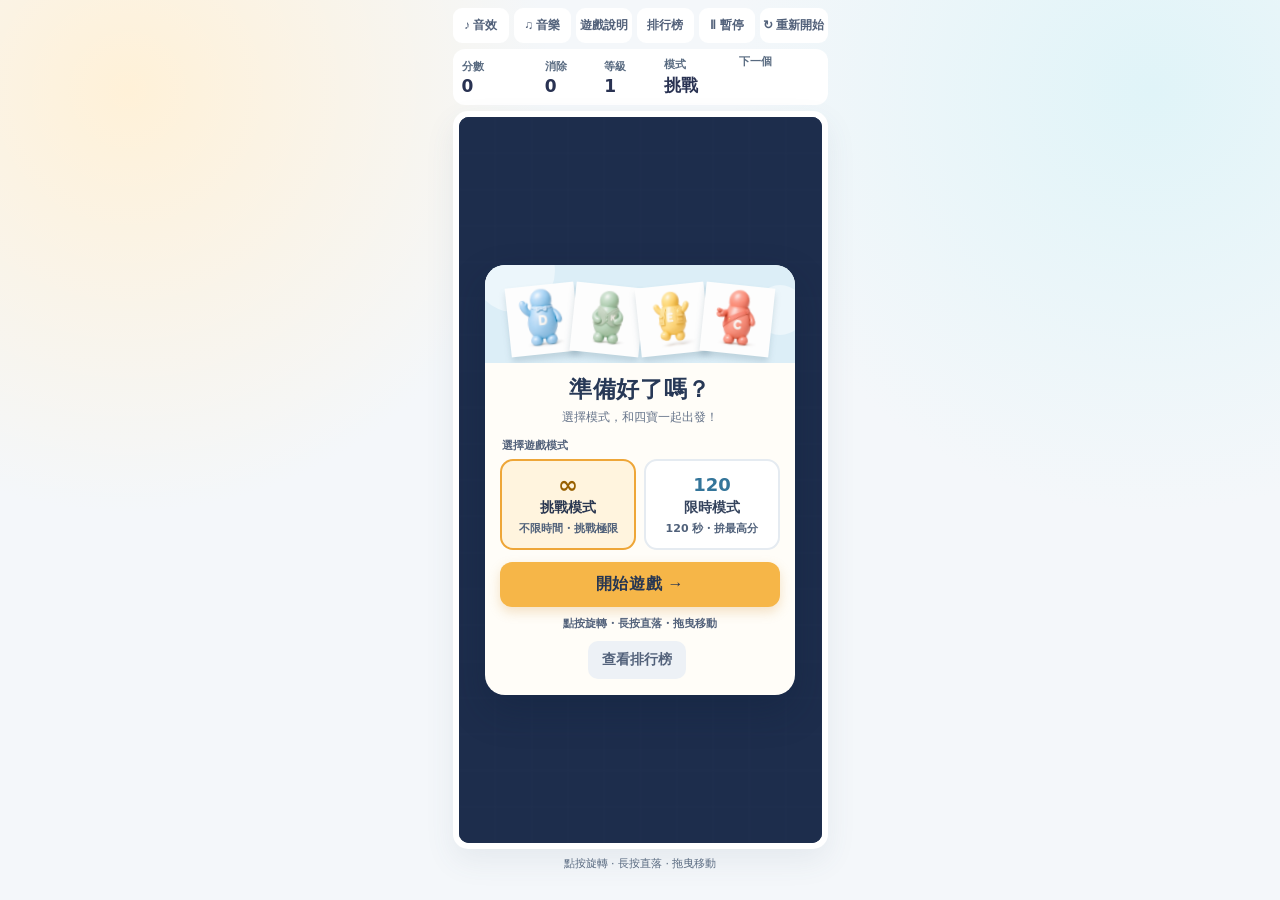
==== index.html @ c5c39c0f "Add leaderboard buttons on game screens" ====
<!doctype html><html lang="zh-Hant"><head><meta charset="utf-8"><meta name="viewport" content="width=device-width,initial-scale=1,viewport-fit=cover"><title>四寶方塊｜呼吸小氣球</title><link rel="stylesheet" href="style.css"></head><body>
<main class="shell"><div class="game-layout"><div class="toolbar"><button id="sound" aria-pressed="true" aria-label="音效開啟">♪ 音效</button><button id="music" aria-pressed="true" aria-label="音樂開啟">♫ 音樂</button><button id="help">遊戲說明</button><button id="ranking">排行榜</button><button id="pause">Ⅱ 暫停</button><button id="restart">↻ 重新開始</button></div><div class="scorebar"><div><small>分數</small><strong id="score">0</strong></div><div><small>消除</small><strong id="lines">0</strong></div><div><small>等級</small><strong id="level">1</strong></div><div><small>模式</small><strong id="mode-display">挑戰</strong></div><div class="next"><small>下一個</small><canvas id="next" width="120" height="100" aria-label="下一個方塊"></canvas></div></div><div class="board-wrap"><div class="board-area"><canvas id="board" width="300" height="600" aria-label="遊戲棋盤"></canvas><div id="board-timer" class="board-timer" hidden aria-label="剩餘時間"><span>剩餘</span><strong id="time">120</strong><span>秒</span></div><div id="feedback" class="feedback" aria-hidden="true"></div><div class="overlay" id="overlay"><div class="overlay-card"><div class="team" aria-label="四寶集合"><img src="character-d.png" alt="D寶"><img src="character-k.png" alt="K寶"><img src="character-e.png" alt="E寶"><img src="character-c.png" alt="C寶"></div><h2 id="overlay-title">準備好了嗎？</h2><p id="overlay-text">選擇模式，和四寶一起出發！</p><div id="setup"><fieldset class="mode-options"><legend>選擇遊戲模式</legend><label><input type="radio" name="mode" value="challenge" checked><span><i class="mode-icon" aria-hidden="true">∞</i><b>挑戰模式</b><small>不限時間・挑戰極限</small></span></label><label><input type="radio" name="mode" value="timed"><span><i class="mode-icon" aria-hidden="true">120</i><b>限時模式</b><small>120 秒・拚最高分</small></span></label></fieldset></div><form id="result-form" hidden><label for="nickname">輸入暱稱，登錄公開排行榜</label><div class="result-input"><input id="nickname" maxlength="12" placeholder="輸入暱稱"><button type="submit">登錄</button></div><p id="result-status" role="status"></p></form><button id="start" class="primary">開始遊戲 →</button><p id="start-hint" class="start-hint">點按旋轉・長按直落・拖曳移動</p><button id="overlay-ranking" class="secondary overlay-ranking" type="button">查看排行榜</button><button id="menu" class="secondary" hidden>返回選擇模式</button></div></div></div></div><p class="hint">點按旋轉 · 長按直落 · 拖曳移動</p></div></main>
<dialog id="info-dialog"><div class="dialog-head"><h2 id="dialog-title"></h2><button id="close-dialog" aria-label="關閉">✕</button></div><div id="dialog-body"></div></dialog><script src="game.js"></script></body></html>
---- style.css ----
:root{font-family:"Microsoft JhengHei",system-ui,sans-serif;color:#293252;background:#f4f7fa}*{box-sizing:border-box}body{margin:0;background:radial-gradient(circle at 10% 10%,#fff1d8,transparent 30%),radial-gradient(circle at 90% 10%,#e0f4f8,transparent 30%),#f4f7fa}.shell{padding:8px 12px;min-height:100dvh}.game-layout{width:min(100%,480px,calc((100dvh - 150px)*.5));min-width:240px;margin:auto}.toolbar{display:flex;gap:5px;margin-bottom:6px}.toolbar button{flex:1;white-space:nowrap;border:0;background:#fff;border-radius:9px;padding:9px 3px;color:#52617a;font:700 12px "Microsoft JhengHei",sans-serif;cursor:pointer}.scorebar{display:grid;grid-template-columns:1fr .7fr .7fr .9fr 1fr;align-items:center;gap:4px;background:#fff;border-radius:12px;padding:5px 9px;margin-bottom:6px}.scorebar small{display:block;color:#929eaf;font-size:10px;font-weight:bold}.scorebar strong{display:block;font-size:17px;margin-top:2px}.next canvas{display:block;width:52px;height:31px}.board-wrap{background:#fff;padding:6px;border-radius:15px;box-shadow:0 12px 30px #49587916}.board-area{position:relative;background:#273856;border-radius:10px;overflow:hidden;touch-action:none}#board{display:block;width:100%;height:auto;touch-action:none}.overlay{position:absolute;inset:0;display:grid;place-items:center;background:#1e2c49ad;padding:10px}.overlay[hidden]{display:none}.overlay-card{background:#fff;border-radius:18px;text-align:center;padding:12px 16px;width:min(100%,280px);max-height:98%;overflow:auto}.team{display:flex;justify-content:center}.team img{width:45px;height:49px;object-fit:contain;margin:0 -2px}.overlay h2{margin:4px 0;font-size:19px}.overlay p{font-size:12px;line-height:1.5;color:#8992a3;margin:5px 0 8px}#setup{text-align:left}#setup[hidden]{display:none}#setup label{display:block;font-size:11px;font-weight:bold;color:#7c889b;margin:6px 0 3px}input,select{width:100%;border:1px solid #e2e7ef;border-radius:9px;background:#fff;padding:8px;color:#293252;font:14px inherit}.primary,.secondary{border:0;border-radius:10px;padding:10px 14px;font-weight:900;font-size:14px;cursor:pointer;margin-top:8px}.primary{background:#f5b75d;color:#303454}.secondary{background:#edf1f6;color:#52617a}.hint{text-align:center;color:#8794a7;font-size:11px;margin:6px 0}dialog{border:0;border-radius:18px;padding:20px;max-width:min(90vw,420px);width:100%;max-height:80dvh;overflow:auto;color:#293252;box-shadow:0 20px 70px #1e2c4960}dialog::backdrop{background:#1e2c49aa}.dialog-head{display:flex;align-items:center;justify-content:space-between}.dialog-head h2{margin:0;font-size:20px}.dialog-head button{border:0;background:#edf1f6;border-radius:50%;width:32px;height:32px}.dialog-body,p,li{line-height:1.7}#dialog-body{font-size:14px}#dialog-body h3{font-size:15px;margin-bottom:4px}#dialog-body ol{padding-left:24px}.rank-row{display:flex;justify-content:space-between;gap:10px;border-bottom:1px solid #edf0f5;padding:7px 0}.rank-row span{overflow-wrap:anywhere}.rank-tabs{display:flex;gap:8px;margin:12px 0}.rank-tabs button{border:0;border-radius:8px;padding:7px;background:#edf1f6;color:#52617a}.rank-tabs button.active{background:#f5b75d}.gold{color:#b87c00}@media(max-height:650px){.team img{height:35px;width:35px}.overlay-card{padding:8px 12px}.overlay h2{font-size:16px}.overlay p{margin:2px 0}.primary,.secondary{padding:7px;margin-top:5px}#setup label{margin:3px 0 1px}input,select{padding:5px}}

.mode-options{border:0;padding:0;margin:6px 0;display:grid;grid-template-columns:1fr 1fr;gap:7px}.mode-options legend{font-size:11px;font-weight:bold;color:#7c889b;margin-bottom:5px}.mode-options label{position:relative;margin:0!important}.mode-options input{position:absolute;opacity:0;width:1px;height:1px}.mode-options span{display:block;text-align:center;padding:8px 3px;border:2px solid #e8edf4;border-radius:10px;color:#66748b}.mode-options input:checked+span{border-color:#efb356;background:#fff7e8;color:#303454}.mode-options input:focus-visible+span{outline:2px solid #5184c5}.mode-options b,.mode-options small{display:block}.mode-options small{font-size:10px;line-height:1.4;margin-top:3px}#result-form{text-align:left;margin-top:8px}#result-form[hidden]{display:none}#result-form label{font-size:11px;color:#7c889b;font-weight:bold}.result-input{display:flex;gap:5px;margin-top:4px}.result-input input{min-width:0;flex:1}.result-input button{border:0;border-radius:9px;background:#e7eef8;color:#52617a;padding:0 10px;font-weight:bold}#result-status{color:#9a7109}.result-input input:read-only{background:#f3f3f3}
/* 四寶遊戲入口：角色與遊戲選擇作為畫面主角 */
.overlay{background:rgba(27,43,75,.82);padding:10px}
.overlay-card{position:relative;isolation:isolate;width:min(100%,310px);padding:0 15px 16px;border-radius:20px;background:#fffdf8;box-shadow:0 16px 36px rgba(14,30,57,.3);overflow:auto}
.team{position:relative;display:flex;align-items:flex-end;justify-content:center;height:98px;margin:0 -15px 12px;padding:7px 7px 0;background:#dceef7;overflow:hidden}
.team:before,.team:after{content:"";position:absolute;width:82px;height:82px;border-radius:50%;background:#ffffff70;top:-35px;left:-12px}.team:after{left:auto;right:-10px;top:20px;width:50px;height:50px}
.team img{position:relative;z-index:1;object-fit:contain;width:25%;max-width:69px;height:88px;margin:0 -2px;filter:drop-shadow(0 5px 3px #345c7030)}
.team img:nth-child(odd){transform:rotate(-6deg)}.team img:nth-child(even){transform:rotate(6deg)}
.overlay h2{margin:0;color:#273856;font-size:23px;line-height:1.25;font-weight:900;letter-spacing:.03em}
.overlay p{margin:5px 0 12px;color:#66748a;font-size:12px;line-height:1.45}
.mode-options{gap:8px;margin:4px 0 2px}.mode-options legend{color:#53627b;font-size:11px;margin-bottom:6px}.mode-options label{cursor:pointer}.mode-options span{min-height:91px;display:flex;flex-direction:column;align-items:center;justify-content:center;gap:2px;padding:7px 2px;border:2px solid #e5ebf1;border-radius:13px;background:white;color:#34435d;transition:transform .15s,border-color .15s,background .15s}.mode-options label:hover span{transform:translateY(-2px)}.mode-options input:checked+span{border-color:#eea638;background:#fff4de;color:#293650}.mode-options b{font-size:14px}.mode-options small{font-size:10px;color:#60708a;line-height:1.3}.mode-icon{font-style:normal;font-size:24px;line-height:1;font-weight:900;color:#e7a43c}.mode-options label:nth-of-type(2) .mode-icon{font-size:18px;line-height:24px;color:#61a8ce}
.primary{display:block;width:100%;min-height:45px;margin:12px 0 0;background:#f6b648;color:#263652;border-radius:12px;font-size:16px;letter-spacing:.04em;box-shadow:0 5px 12px #d7983a45;transition:transform .15s,background .15s}.primary:hover{background:#ffc763;transform:translateY(-2px)}.primary:active{transform:translateY(1px)}.secondary{margin-top:8px}.overlay-card button:focus-visible,.toolbar button:focus-visible{outline:3px solid #568cc1;outline-offset:2px}
@media(max-height:700px){.team{height:70px;margin-bottom:7px}.team img{height:65px}.overlay h2{font-size:19px}.overlay p{margin:3px 0 6px}.mode-options span{min-height:73px}.mode-options b{font-size:12px}.mode-icon{font-size:20px}.primary{min-height:38px;margin-top:8px;padding:7px}}
@media(max-height:550px){.team{height:49px}.team img{height:46px}.mode-options span{min-height:59px}.mode-options small{font-size:9px}.overlay-card{padding-bottom:9px}.overlay h2{font-size:16px}}
@media(prefers-reduced-motion:reduce){.primary,.mode-options span{transition:none}}
.scorebar small{color:#586a80;font-size:11px}.hint{color:#596a80}.mode-options small{font-size:11px;color:#50617a}.mode-options label:nth-of-type(2) .mode-icon{color:#34759a}.mode-options .mode-icon{color:#986000}@media(max-height:550px){.mode-options small{font-size:11px}}
/* 進場與操作回饋 */
.toolbar button,.scorebar,.board-wrap,.hint{animation:ui-arrive .6s cubic-bezier(.2,.8,.2,1) both}.scorebar{animation-delay:.08s}.board-wrap{animation-delay:.14s}.hint{animation-delay:.2s}.toolbar button:nth-child(2){animation-delay:.04s}.toolbar button:nth-child(3){animation-delay:.08s}.toolbar button:nth-child(4){animation-delay:.12s}
@keyframes ui-arrive{from{opacity:0;transform:translateY(12px)}to{opacity:1;transform:translateY(0)}}
.overlay-card.enter{animation:card-arrive .42s cubic-bezier(.2,1.3,.4,1) both}.overlay:not([hidden]) .overlay-card:not(.enter){animation:card-arrive .45s cubic-bezier(.2,1.3,.4,1) both}@keyframes card-arrive{from{opacity:0;transform:translateY(14px) scale(.94)}to{opacity:1;transform:translateY(0) scale(1)}}
.toolbar button,.mode-options span{transition:transform .16s ease,background .16s ease}.toolbar button:active,.mode-options label:active span{transform:scale(.95)}
.board-timer{position:absolute;top:7px;left:50%;transform:translateX(-50%);z-index:2;padding:3px 10px;border-radius:20px;background:rgba(28,42,69,.87);color:#fff;font-size:11px;font-weight:700;line-height:1.3;white-space:nowrap;pointer-events:none;font-variant-numeric:tabular-nums}.board-timer[hidden]{display:none}.board-timer strong{font-size:16px}.board-timer.urgent{background:#a52e3d;color:#fff;box-shadow:0 4px 12px #101b3270;font-size:13px}.board-timer.urgent strong{font-size:27px}.board-timer.tick{animation:timer-tick .42s cubic-bezier(.18,.9,.25,1)}@keyframes timer-tick{0%{transform:translateX(-50%) scale(1.28);background:#f06b54}55%{transform:translateX(-50%) scale(.96)}100%{transform:translateX(-50%) scale(1)}}
.feedback{position:absolute;z-index:3;top:40%;left:50%;transform:translate(-50%,-50%);pointer-events:none;color:#fff5c5;font-size:clamp(21px,5vw,30px);font-weight:900;text-shadow:0 3px 8px #1b2b4b;opacity:0;white-space:nowrap}.feedback.show{animation:feedback-pop .7s ease-out both}@keyframes feedback-pop{0%{opacity:0;transform:translate(-50%,-30%) scale(.7)}25%{opacity:1;transform:translate(-50%,-50%) scale(1.12)}70%{opacity:1;transform:translate(-50%,-65%) scale(1)}100%{opacity:0;transform:translate(-50%,-90%) scale(1)}}
.board-wrap.drop-pop{animation:drop-pop .2s ease-out}@keyframes drop-pop{40%{transform:translateY(3px)}100%{transform:translateY(0)}}.board-wrap.clear-pop{animation:clear-pop .35s ease-out}@keyframes clear-pop{35%{transform:scale(1.012)}100%{transform:scale(1)}}
@media(prefers-reduced-motion:reduce){.toolbar button,.scorebar,.board-wrap,.hint,.overlay-card.enter,.overlay:not([hidden]) .overlay-card:not(.enter),.board-timer.tick,.feedback.show,.board-wrap.drop-pop,.board-wrap.clear-pop{animation:none}.feedback.show{opacity:1}.board-timer.urgent{outline:2px solid #ffd1c8}}
.board-timer{display:flex;flex-direction:column;align-items:center;gap:0;min-width:54px;padding:4px 10px;line-height:1.05}.board-timer span{font-size:10px}.board-timer strong{font-size:19px;line-height:1.05}.board-timer.urgent strong{font-size:30px}.board-timer.urgent span{font-size:11px}
@keyframes clear-pop{0%{transform:scale(1);filter:brightness(1)}20%{transform:scale(1.025);filter:brightness(1.75)}45%{transform:scale(.99);filter:brightness(1.2)}70%{transform:scale(1.01);filter:brightness(1.35)}100%{transform:scale(1);filter:brightness(1)}}
.board-wrap.clear-pop{animation:clear-pop .5s cubic-bezier(.2,.8,.2,1)}.score-pop{animation:score-pop .5s cubic-bezier(.2,1.4,.4,1)}@keyframes score-pop{0%{transform:scale(1);color:#293252}35%{transform:scale(1.3);color:#d5861c}100%{transform:scale(1);color:#293252}}
.feedback.show{animation:feedback-pop .85s cubic-bezier(.2,.8,.2,1) both;font-size:clamp(20px,5.5vw,32px);text-shadow:0 3px 0 #a75b20,0 6px 14px #111a2e}@keyframes feedback-pop{0%{opacity:0;transform:translate(-50%,-20%) scale(.35) rotate(-5deg)}25%{opacity:1;transform:translate(-50%,-50%) scale(1.2) rotate(2deg)}45%{transform:translate(-50%,-55%) scale(.96) rotate(0)}70%{opacity:1;transform:translate(-50%,-65%) scale(1)}100%{opacity:0;transform:translate(-50%,-100%) scale(1.05)}}
@media(prefers-reduced-motion:reduce){.score-pop,.board-wrap.clear-pop,.feedback.show{animation:none}.feedback.show{opacity:1}}
/* Keep gestures on the game board from selecting the canvas or invoking iOS callouts. */
.board-area,#board{-webkit-user-select:none;user-select:none;-webkit-touch-callout:none;-webkit-tap-highlight-color:transparent;touch-action:none}
.overlay,.overlay-card{-webkit-user-select:text;user-select:text;-webkit-touch-callout:default;touch-action:auto}
/* The hint is adjacent to the board and can be touched during fast play. */
.board-wrap,.hint{-webkit-user-select:none;user-select:none;-webkit-touch-callout:none;-webkit-tap-highlight-color:transparent;touch-action:manipulation}
@media(max-width:420px){.toolbar{gap:3px}.toolbar button{font-size:10px;padding:9px 2px}}
.overlay-card .start-hint{margin:9px 0 0;color:#53627b;font-size:11px;font-weight:700;line-height:1.5;-webkit-user-select:none;user-select:none;-webkit-touch-callout:none}.start-hint[hidden]{display:none}@media(max-height:550px){.overlay-card .start-hint{margin-top:4px}}
/* Keep line-clear feedback visible without flashing the entire board. */
.board-wrap.clear-pop{animation:clear-gentle .32s ease-out}
@keyframes clear-gentle{0%,100%{transform:scale(1)}45%{transform:scale(1.006)}}
@media(prefers-reduced-motion:reduce){.board-wrap.clear-pop{animation:none}}
.overlay-ranking{margin-right:6px}.overlay-ranking[hidden]{display:none}
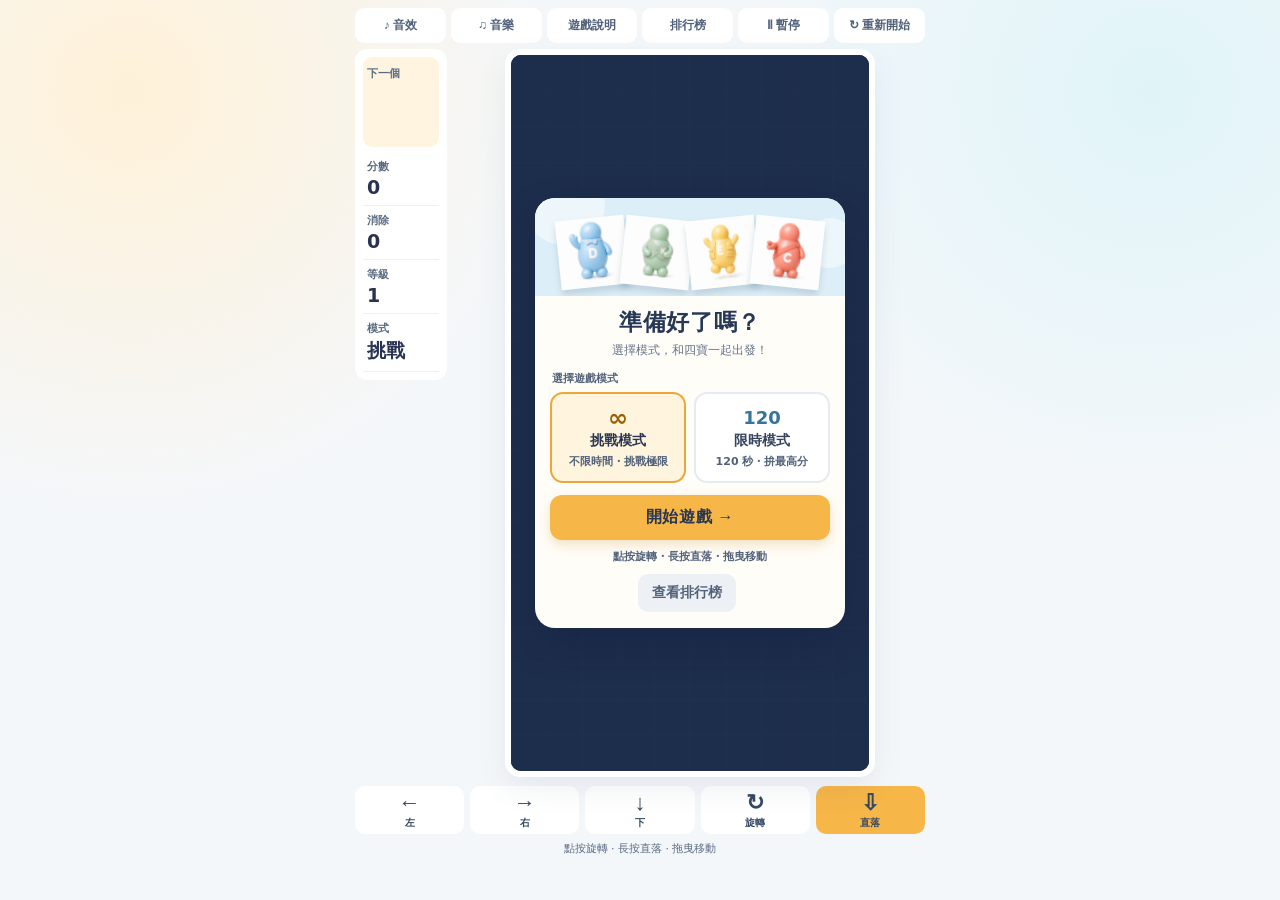
==== commit d5abc941: "Add controls and combo leaderboard" ====
--- a/index.html
+++ b/index.html
@@ -1,4 +1,4 @@
 <!doctype html><html lang="zh-Hant"><head><meta charset="utf-8"><meta name="viewport" content="width=device-width,initial-scale=1,viewport-fit=cover"><title>四寶方塊｜呼吸小氣球</title><link rel="stylesheet" href="style.css"></head><body>
-<main class="shell"><div class="game-layout"><div class="toolbar"><button id="sound" aria-pressed="true" aria-label="音效開啟">♪ 音效</button><button id="music" aria-pressed="true" aria-label="音樂開啟">♫ 音樂</button><button id="help">遊戲說明</button><button id="ranking">排行榜</button><button id="pause">Ⅱ 暫停</button><button id="restart">↻ 重新開始</button></div><div class="scorebar"><div><small>分數</small><strong id="score">0</strong></div><div><small>消除</small><strong id="lines">0</strong></div><div><small>等級</small><strong id="level">1</strong></div><div><small>模式</small><strong id="mode-display">挑戰</strong></div><div class="next"><small>下一個</small><canvas id="next" width="120" height="100" aria-label="下一個方塊"></canvas></div></div><div class="board-wrap"><div class="board-area"><canvas id="board" width="300" height="600" aria-label="遊戲棋盤"></canvas><div id="board-timer" class="board-timer" hidden aria-label="剩餘時間"><span>剩餘</span><strong id="time">120</strong><span>秒</span></div><div id="feedback" class="feedback" aria-hidden="true"></div><div class="overlay" id="overlay"><div class="overlay-card"><div class="team" aria-label="四寶集合"><img src="character-d.png" alt="D寶"><img src="character-k.png" alt="K寶"><img src="character-e.png" alt="E寶"><img src="character-c.png" alt="C寶"></div><h2 id="overlay-title">準備好了嗎？</h2><p id="overlay-text">選擇模式，和四寶一起出發！</p><div id="setup"><fieldset class="mode-options"><legend>選擇遊戲模式</legend><label><input type="radio" name="mode" value="challenge" checked><span><i class="mode-icon" aria-hidden="true">∞</i><b>挑戰模式</b><small>不限時間・挑戰極限</small></span></label><label><input type="radio" name="mode" value="timed"><span><i class="mode-icon" aria-hidden="true">120</i><b>限時模式</b><small>120 秒・拚最高分</small></span></label></fieldset></div><form id="result-form" hidden><label for="nickname">輸入暱稱，登錄公開排行榜</label><div class="result-input"><input id="nickname" maxlength="12" placeholder="輸入暱稱"><button type="submit">登錄</button></div><p id="result-status" role="status"></p></form><button id="start" class="primary">開始遊戲 →</button><p id="start-hint" class="start-hint">點按旋轉・長按直落・拖曳移動</p><button id="overlay-ranking" class="secondary overlay-ranking" type="button">查看排行榜</button><button id="menu" class="secondary" hidden>返回選擇模式</button></div></div></div></div><p class="hint">點按旋轉 · 長按直落 · 拖曳移動</p></div></main>
+<main class="shell"><div class="game-layout"><div class="toolbar"><button id="sound" aria-pressed="true" aria-label="音效開啟">♪ 音效</button><button id="music" aria-pressed="true" aria-label="音樂開啟">♫ 音樂</button><button id="help">遊戲說明</button><button id="ranking">排行榜</button><button id="pause">Ⅱ 暫停</button><button id="restart">↻ 重新開始</button></div><div class="play-layout"><div class="scorebar"><div><small>分數</small><strong id="score">0</strong></div><div><small>消除</small><strong id="lines">0</strong></div><div><small>等級</small><strong id="level">1</strong></div><div><small>模式</small><strong id="mode-display">挑戰</strong></div><div class="next"><small>下一個</small><canvas id="next" width="120" height="100" aria-label="下一個方塊"></canvas></div></div><div class="board-wrap"><div class="board-area"><canvas id="board" width="300" height="600" aria-label="遊戲棋盤"></canvas><div id="board-timer" class="board-timer" hidden aria-label="剩餘時間"><span>剩餘</span><strong id="time">120</strong><span>秒</span></div><div id="feedback" class="feedback" aria-hidden="true"></div><div class="overlay" id="overlay"><div class="overlay-card"><div class="team" aria-label="四寶集合"><img src="character-d.png" alt="D寶"><img src="character-k.png" alt="K寶"><img src="character-e.png" alt="E寶"><img src="character-c.png" alt="C寶"></div><h2 id="overlay-title">準備好了嗎？</h2><p id="overlay-text">選擇模式，和四寶一起出發！</p><div id="setup"><fieldset class="mode-options"><legend>選擇遊戲模式</legend><label><input type="radio" name="mode" value="challenge" checked><span><i class="mode-icon" aria-hidden="true">∞</i><b>挑戰模式</b><small>不限時間・挑戰極限</small></span></label><label><input type="radio" name="mode" value="timed"><span><i class="mode-icon" aria-hidden="true">120</i><b>限時模式</b><small>120 秒・拚最高分</small></span></label></fieldset></div><form id="result-form" hidden><label for="nickname">輸入暱稱，登錄公開排行榜</label><div class="result-input"><input id="nickname" maxlength="12" placeholder="輸入暱稱"><button type="submit">登錄</button></div><p id="result-status" role="status"></p></form><button id="start" class="primary">開始遊戲 →</button><p id="start-hint" class="start-hint">點按旋轉・長按直落・拖曳移動</p><button id="overlay-ranking" class="secondary overlay-ranking" type="button">查看排行榜</button><button id="menu" class="secondary" hidden>返回選擇模式</button></div></div></div></div></div><div class="controls" aria-label="遊戲按鈕"><button type="button" data-action="left" aria-label="向左">←<small>左</small></button><button type="button" data-action="right" aria-label="向右">→<small>右</small></button><button type="button" data-action="down" aria-label="向下">↓<small>下</small></button><button type="button" data-action="rotateRight" aria-label="向右旋轉">↻<small>旋轉</small></button><button type="button" data-action="drop" aria-label="直落">⇩<small>直落</small></button></div><p class="hint">點按旋轉 · 長按直落 · 拖曳移動</p></div></main>
 <dialog id="info-dialog"><div class="dialog-head"><h2 id="dialog-title"></h2><button id="close-dialog" aria-label="關閉">✕</button></div><div id="dialog-body"></div></dialog><script src="game.js"></script></body></html>
 
--- a/style.css
+++ b/style.css
@@ -42,4 +42,6 @@
 @keyframes clear-gentle{0%,100%{transform:scale(1)}45%{transform:scale(1.006)}}
 @media(prefers-reduced-motion:reduce){.board-wrap.clear-pop{animation:none}}
 .overlay-ranking{margin-right:6px}.overlay-ranking[hidden]{display:none}
+/* Side panel keeps the next piece visible beside the board. */
+.game-layout{width:min(100%,570px);min-width:0}.play-layout{display:grid;grid-template-columns:92px minmax(0,1fr);gap:8px;align-items:start}.board-wrap{width:min(100%,calc((100dvh - 160px)*.5));justify-self:center}.scorebar{display:flex;flex-direction:column;align-items:stretch;gap:0;padding:8px;margin:0}.scorebar>div{padding:7px 4px;border-bottom:1px solid #edf1f5}.scorebar>div:last-child{border:0}.scorebar small{font-size:11px}.scorebar strong{font-size:19px}.scorebar .next{order:-1;background:#fff4df;border-radius:9px;padding:9px 4px;margin-bottom:5px}.next canvas{width:100%;height:auto;max-height:74px}.controls{display:grid;grid-template-columns:repeat(5,1fr);gap:6px;margin:9px auto 0}.controls button{border:0;border-radius:10px;background:#fff;color:#344864;min-height:48px;font-size:22px;font-weight:bold;touch-action:manipulation;-webkit-user-select:none;user-select:none;-webkit-touch-callout:none;cursor:pointer}.controls button small{display:block;font-size:10px}.controls button:last-child{background:#f6b648}.controls button:active{transform:scale(.94)}.rank-row b{text-align:right;white-space:nowrap;font-size:12px}@media(max-width:420px){.play-layout{grid-template-columns:72px minmax(0,1fr);gap:5px}.scorebar{padding:5px}.scorebar>div{padding:6px 3px}.scorebar strong{font-size:16px}.controls{gap:4px}.controls button{min-height:45px}.overlay-card{padding-left:10px;padding-right:10px}.team{margin-left:-10px;margin-right:-10px}}@media(prefers-reduced-motion:reduce){.controls button{transition:none}}
 
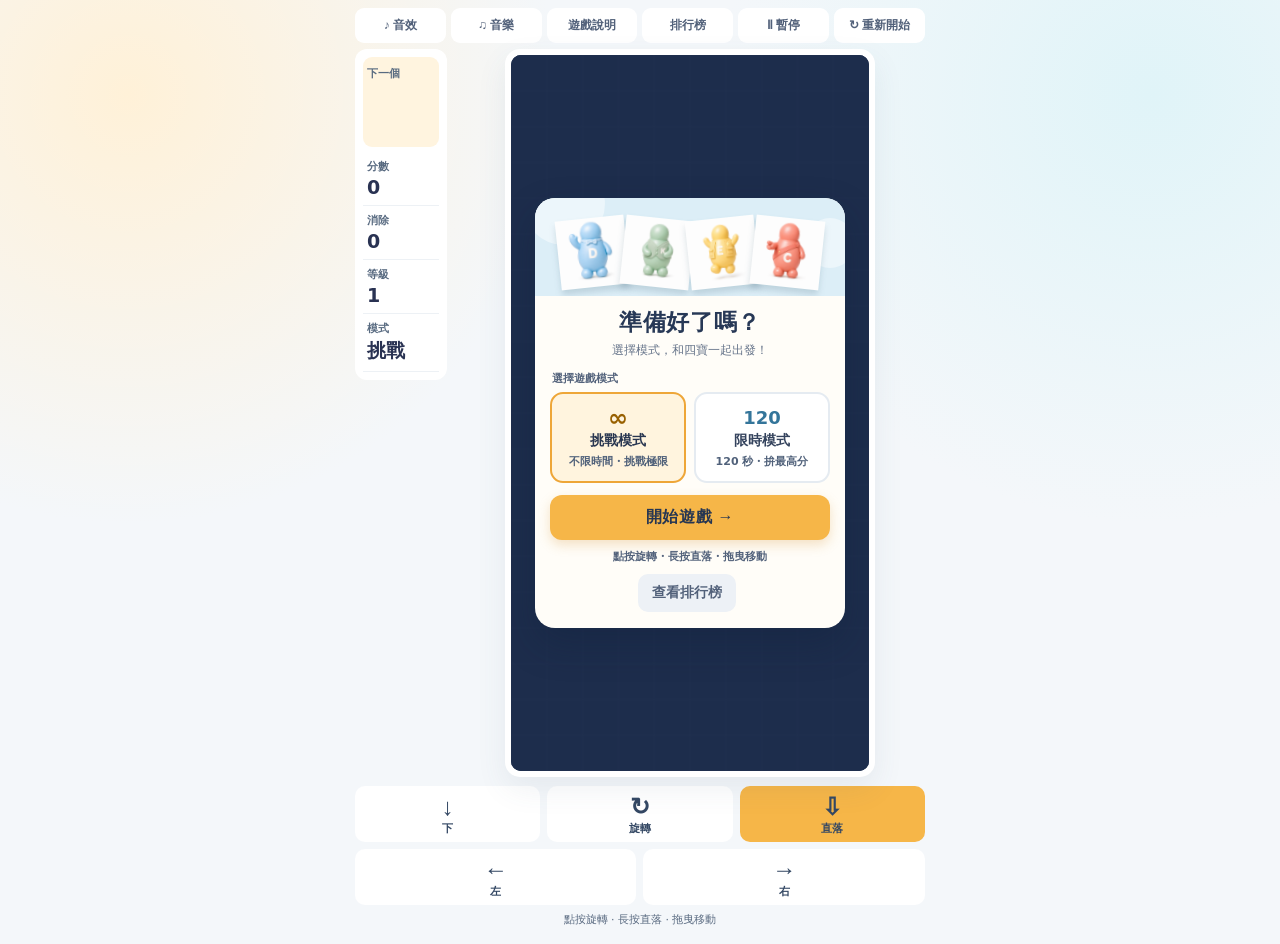
==== commit 347c23e1: "Enlarge mobile controls in two rows" ====
--- a/index.html
+++ b/index.html
@@ -1,4 +1,4 @@
-<!doctype html><html lang="zh-Hant"><head><meta charset="utf-8"><meta name="viewport" content="width=device-width,initial-scale=1,viewport-fit=cover"><title>四寶方塊｜呼吸小氣球</title><link rel="stylesheet" href="style.css"></head><body>
-<main class="shell"><div class="game-layout"><div class="toolbar"><button id="sound" aria-pressed="true" aria-label="音效開啟">♪ 音效</button><button id="music" aria-pressed="true" aria-label="音樂開啟">♫ 音樂</button><button id="help">遊戲說明</button><button id="ranking">排行榜</button><button id="pause">Ⅱ 暫停</button><button id="restart">↻ 重新開始</button></div><div class="play-layout"><div class="scorebar"><div><small>分數</small><strong id="score">0</strong></div><div><small>消除</small><strong id="lines">0</strong></div><div><small>等級</small><strong id="level">1</strong></div><div><small>模式</small><strong id="mode-display">挑戰</strong></div><div class="next"><small>下一個</small><canvas id="next" width="120" height="100" aria-label="下一個方塊"></canvas></div></div><div class="board-wrap"><div class="board-area"><canvas id="board" width="300" height="600" aria-label="遊戲棋盤"></canvas><div id="board-timer" class="board-timer" hidden aria-label="剩餘時間"><span>剩餘</span><strong id="time">120</strong><span>秒</span></div><div id="feedback" class="feedback" aria-hidden="true"></div><div class="overlay" id="overlay"><div class="overlay-card"><div class="team" aria-label="四寶集合"><img src="character-d.png" alt="D寶"><img src="character-k.png" alt="K寶"><img src="character-e.png" alt="E寶"><img src="character-c.png" alt="C寶"></div><h2 id="overlay-title">準備好了嗎？</h2><p id="overlay-text">選擇模式，和四寶一起出發！</p><div id="setup"><fieldset class="mode-options"><legend>選擇遊戲模式</legend><label><input type="radio" name="mode" value="challenge" checked><span><i class="mode-icon" aria-hidden="true">∞</i><b>挑戰模式</b><small>不限時間・挑戰極限</small></span></label><label><input type="radio" name="mode" value="timed"><span><i class="mode-icon" aria-hidden="true">120</i><b>限時模式</b><small>120 秒・拚最高分</small></span></label></fieldset></div><form id="result-form" hidden><label for="nickname">輸入暱稱，登錄公開排行榜</label><div class="result-input"><input id="nickname" maxlength="12" placeholder="輸入暱稱"><button type="submit">登錄</button></div><p id="result-status" role="status"></p></form><button id="start" class="primary">開始遊戲 →</button><p id="start-hint" class="start-hint">點按旋轉・長按直落・拖曳移動</p><button id="overlay-ranking" class="secondary overlay-ranking" type="button">查看排行榜</button><button id="menu" class="secondary" hidden>返回選擇模式</button></div></div></div></div></div><div class="controls" aria-label="遊戲按鈕"><button type="button" data-action="left" aria-label="向左">←<small>左</small></button><button type="button" data-action="right" aria-label="向右">→<small>右</small></button><button type="button" data-action="down" aria-label="向下">↓<small>下</small></button><button type="button" data-action="rotateRight" aria-label="向右旋轉">↻<small>旋轉</small></button><button type="button" data-action="drop" aria-label="直落">⇩<small>直落</small></button></div><p class="hint">點按旋轉 · 長按直落 · 拖曳移動</p></div></main>
-<dialog id="info-dialog"><div class="dialog-head"><h2 id="dialog-title"></h2><button id="close-dialog" aria-label="關閉">✕</button></div><div id="dialog-body"></div></dialog><script src="game.js"></script></body></html>
+<!doctype html><html lang="zh-Hant"><head><meta charset="utf-8"><meta name="viewport" content="width=device-width,initial-scale=1,viewport-fit=cover"><title>四寶方塊｜呼吸小氣球</title><link rel="stylesheet" href="style.css?v=20261102-6"></head><body>
+<main class="shell"><div class="game-layout"><div class="toolbar"><button id="sound" aria-pressed="true" aria-label="音效開啟">♪ 音效</button><button id="music" aria-pressed="true" aria-label="音樂開啟">♫ 音樂</button><button id="help">遊戲說明</button><button id="ranking">排行榜</button><button id="pause">Ⅱ 暫停</button><button id="restart">↻ 重新開始</button></div><div class="play-layout"><div class="scorebar"><div><small>分數</small><strong id="score">0</strong></div><div><small>消除</small><strong id="lines">0</strong></div><div><small>等級</small><strong id="level">1</strong></div><div><small>模式</small><strong id="mode-display">挑戰</strong></div><div class="next"><small>下一個</small><canvas id="next" width="120" height="100" aria-label="下一個方塊"></canvas></div></div><div class="board-wrap"><div class="board-area"><canvas id="board" width="300" height="600" aria-label="遊戲棋盤"></canvas><div id="board-timer" class="board-timer" hidden aria-label="剩餘時間"><span>剩餘</span><strong id="time">120</strong><span>秒</span></div><div id="feedback" class="feedback" aria-hidden="true"></div><div class="overlay" id="overlay"><div class="overlay-card"><div class="team" aria-label="四寶集合"><img src="character-d.png" alt="D寶"><img src="character-k.png" alt="K寶"><img src="character-e.png" alt="E寶"><img src="character-c.png" alt="C寶"></div><h2 id="overlay-title">準備好了嗎？</h2><p id="overlay-text">選擇模式，和四寶一起出發！</p><div id="setup"><fieldset class="mode-options"><legend>選擇遊戲模式</legend><label><input type="radio" name="mode" value="challenge" checked><span><i class="mode-icon" aria-hidden="true">∞</i><b>挑戰模式</b><small>不限時間・挑戰極限</small></span></label><label><input type="radio" name="mode" value="timed"><span><i class="mode-icon" aria-hidden="true">120</i><b>限時模式</b><small>120 秒・拚最高分</small></span></label></fieldset></div><form id="result-form" hidden><label for="nickname">輸入暱稱，登錄公開排行榜</label><div class="result-input"><input id="nickname" maxlength="12" placeholder="輸入暱稱"><button type="submit">登錄成績</button></div><p id="result-status" role="status"></p></form><div id="coupon-area" class="coupon-area" hidden><a class="coupon-button" href="https://www.dk-shoes.com.tw/v2/GameModule/40931/gpc001/2026070241306" target="_blank" rel="noopener noreferrer">玩輪盤拿好康</a></div><button id="start" class="primary">開始遊戲 →</button><p id="start-hint" class="start-hint">點按旋轉・長按直落・拖曳移動</p><button id="overlay-ranking" class="secondary overlay-ranking" type="button">查看排行榜</button><button id="menu" class="secondary" hidden>返回選擇模式</button></div></div></div></div></div><div class="controls" aria-label="遊戲按鈕"><button type="button" data-action="down" aria-label="向下">↓<small>下</small></button><button type="button" data-action="rotateRight" aria-label="向右旋轉">↻<small>旋轉</small></button><button type="button" data-action="drop" aria-label="直落">⇩<small>直落</small></button><button type="button" data-action="left" aria-label="向左">←<small>左</small></button><button type="button" data-action="right" aria-label="向右">→<small>右</small></button></div><p class="hint">點按旋轉 · 長按直落 · 拖曳移動</p></div></main>
+<dialog id="info-dialog"><div class="dialog-head"><h2 id="dialog-title"></h2><button id="close-dialog" aria-label="關閉">✕</button></div><div id="dialog-body"></div></dialog><script src="game.js?v=20261102-4"></script></body></html>
 
--- a/style.css
+++ b/style.css
@@ -44,4 +44,8 @@
 .overlay-ranking{margin-right:6px}.overlay-ranking[hidden]{display:none}
 /* Side panel keeps the next piece visible beside the board. */
 .game-layout{width:min(100%,570px);min-width:0}.play-layout{display:grid;grid-template-columns:92px minmax(0,1fr);gap:8px;align-items:start}.board-wrap{width:min(100%,calc((100dvh - 160px)*.5));justify-self:center}.scorebar{display:flex;flex-direction:column;align-items:stretch;gap:0;padding:8px;margin:0}.scorebar>div{padding:7px 4px;border-bottom:1px solid #edf1f5}.scorebar>div:last-child{border:0}.scorebar small{font-size:11px}.scorebar strong{font-size:19px}.scorebar .next{order:-1;background:#fff4df;border-radius:9px;padding:9px 4px;margin-bottom:5px}.next canvas{width:100%;height:auto;max-height:74px}.controls{display:grid;grid-template-columns:repeat(5,1fr);gap:6px;margin:9px auto 0}.controls button{border:0;border-radius:10px;background:#fff;color:#344864;min-height:48px;font-size:22px;font-weight:bold;touch-action:manipulation;-webkit-user-select:none;user-select:none;-webkit-touch-callout:none;cursor:pointer}.controls button small{display:block;font-size:10px}.controls button:last-child{background:#f6b648}.controls button:active{transform:scale(.94)}.rank-row b{text-align:right;white-space:nowrap;font-size:12px}@media(max-width:420px){.play-layout{grid-template-columns:72px minmax(0,1fr);gap:5px}.scorebar{padding:5px}.scorebar>div{padding:6px 3px}.scorebar strong{font-size:16px}.controls{gap:4px}.controls button{min-height:45px}.overlay-card{padding-left:10px;padding-right:10px}.team{margin-left:-10px;margin-right:-10px}}@media(prefers-reduced-motion:reduce){.controls button{transition:none}}
+.result-input{display:flex;flex-direction:column;gap:7px}.result-input button{min-height:38px;padding:8px 10px}.coupon-area{margin-top:8px;text-align:center}.coupon-area[hidden]{display:none}.coupon-button{width:100%;min-height:38px;border:0;border-radius:10px;background:#dcecf5;color:#344d68;font-weight:800}.coupon-button:disabled{opacity:.65}.coupon-area small{display:block;color:#66748a;font-size:11px;margin-top:3px}
+.coupon-button{display:flex;align-items:center;justify-content:center;text-decoration:none;font-size:14px}.coupon-button:focus-visible{outline:3px solid #568cc1;outline-offset:2px}
+/* Large touch targets in the requested three-above, two-below layout. */
+.controls{grid-template-columns:repeat(6,minmax(0,1fr));gap:7px}.controls button{grid-column:span 2;min-height:56px;font-size:24px;touch-action:manipulation}.controls button:nth-child(4),.controls button:nth-child(5){grid-column:span 3}.controls button:nth-child(3){background:#f6b648}.controls button:last-child{background:#fff}.controls button small{font-size:11px}@media(max-width:420px){.controls button{min-height:54px}}
 
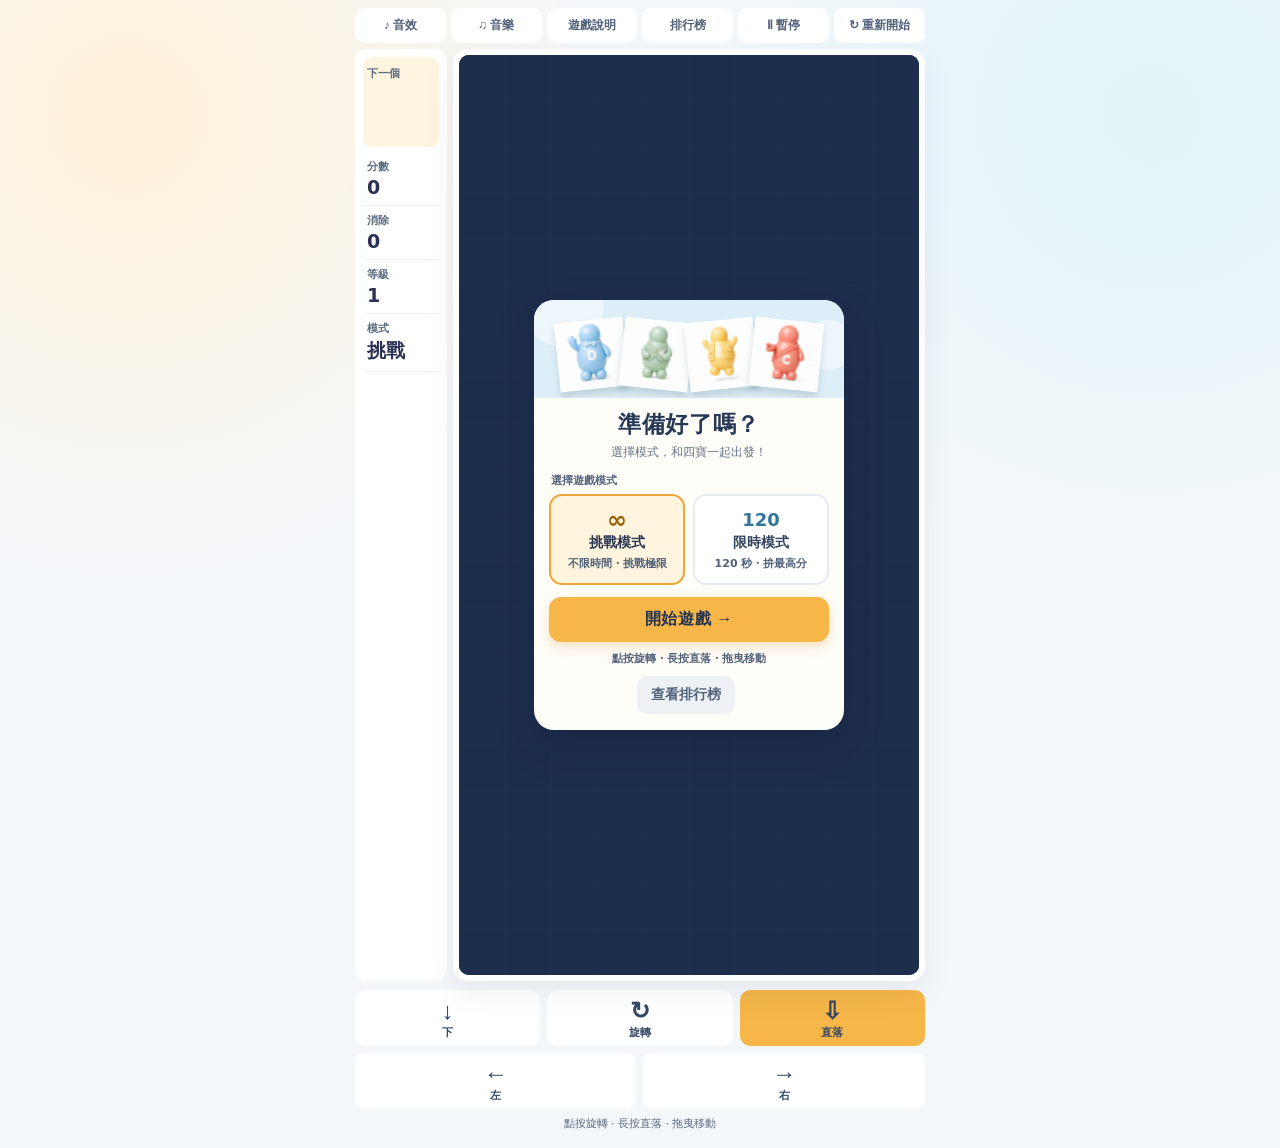
==== commit 234fdae5: "Align mobile board and information rail" ====
--- a/index.html
+++ b/index.html
@@ -1,4 +1,4 @@
-<!doctype html><html lang="zh-Hant"><head><meta charset="utf-8"><meta name="viewport" content="width=device-width,initial-scale=1,viewport-fit=cover"><title>四寶方塊｜呼吸小氣球</title><link rel="stylesheet" href="style.css?v=20261102-6"></head><body>
+<!doctype html><html lang="zh-Hant"><head><meta charset="utf-8"><meta name="viewport" content="width=device-width,initial-scale=1,viewport-fit=cover"><title>四寶方塊｜呼吸小氣球</title><link rel="stylesheet" href="style.css?v=20261102-7"></head><body>
 <main class="shell"><div class="game-layout"><div class="toolbar"><button id="sound" aria-pressed="true" aria-label="音效開啟">♪ 音效</button><button id="music" aria-pressed="true" aria-label="音樂開啟">♫ 音樂</button><button id="help">遊戲說明</button><button id="ranking">排行榜</button><button id="pause">Ⅱ 暫停</button><button id="restart">↻ 重新開始</button></div><div class="play-layout"><div class="scorebar"><div><small>分數</small><strong id="score">0</strong></div><div><small>消除</small><strong id="lines">0</strong></div><div><small>等級</small><strong id="level">1</strong></div><div><small>模式</small><strong id="mode-display">挑戰</strong></div><div class="next"><small>下一個</small><canvas id="next" width="120" height="100" aria-label="下一個方塊"></canvas></div></div><div class="board-wrap"><div class="board-area"><canvas id="board" width="300" height="600" aria-label="遊戲棋盤"></canvas><div id="board-timer" class="board-timer" hidden aria-label="剩餘時間"><span>剩餘</span><strong id="time">120</strong><span>秒</span></div><div id="feedback" class="feedback" aria-hidden="true"></div><div class="overlay" id="overlay"><div class="overlay-card"><div class="team" aria-label="四寶集合"><img src="character-d.png" alt="D寶"><img src="character-k.png" alt="K寶"><img src="character-e.png" alt="E寶"><img src="character-c.png" alt="C寶"></div><h2 id="overlay-title">準備好了嗎？</h2><p id="overlay-text">選擇模式，和四寶一起出發！</p><div id="setup"><fieldset class="mode-options"><legend>選擇遊戲模式</legend><label><input type="radio" name="mode" value="challenge" checked><span><i class="mode-icon" aria-hidden="true">∞</i><b>挑戰模式</b><small>不限時間・挑戰極限</small></span></label><label><input type="radio" name="mode" value="timed"><span><i class="mode-icon" aria-hidden="true">120</i><b>限時模式</b><small>120 秒・拚最高分</small></span></label></fieldset></div><form id="result-form" hidden><label for="nickname">輸入暱稱，登錄公開排行榜</label><div class="result-input"><input id="nickname" maxlength="12" placeholder="輸入暱稱"><button type="submit">登錄成績</button></div><p id="result-status" role="status"></p></form><div id="coupon-area" class="coupon-area" hidden><a class="coupon-button" href="https://www.dk-shoes.com.tw/v2/GameModule/40931/gpc001/2026070241306" target="_blank" rel="noopener noreferrer">玩輪盤拿好康</a></div><button id="start" class="primary">開始遊戲 →</button><p id="start-hint" class="start-hint">點按旋轉・長按直落・拖曳移動</p><button id="overlay-ranking" class="secondary overlay-ranking" type="button">查看排行榜</button><button id="menu" class="secondary" hidden>返回選擇模式</button></div></div></div></div></div><div class="controls" aria-label="遊戲按鈕"><button type="button" data-action="down" aria-label="向下">↓<small>下</small></button><button type="button" data-action="rotateRight" aria-label="向右旋轉">↻<small>旋轉</small></button><button type="button" data-action="drop" aria-label="直落">⇩<small>直落</small></button><button type="button" data-action="left" aria-label="向左">←<small>左</small></button><button type="button" data-action="right" aria-label="向右">→<small>右</small></button></div><p class="hint">點按旋轉 · 長按直落 · 拖曳移動</p></div></main>
 <dialog id="info-dialog"><div class="dialog-head"><h2 id="dialog-title"></h2><button id="close-dialog" aria-label="關閉">✕</button></div><div id="dialog-body"></div></dialog><script src="game.js?v=20261102-4"></script></body></html>
 
--- a/style.css
+++ b/style.css
@@ -48,4 +48,7 @@
 .coupon-button{display:flex;align-items:center;justify-content:center;text-decoration:none;font-size:14px}.coupon-button:focus-visible{outline:3px solid #568cc1;outline-offset:2px}
 /* Large touch targets in the requested three-above, two-below layout. */
 .controls{grid-template-columns:repeat(6,minmax(0,1fr));gap:7px}.controls button{grid-column:span 2;min-height:56px;font-size:24px;touch-action:manipulation}.controls button:nth-child(4),.controls button:nth-child(5){grid-column:span 3}.controls button:nth-child(3){background:#f6b648}.controls button:last-child{background:#fff}.controls button small{font-size:11px}@media(max-width:420px){.controls button{min-height:54px}}
+/* Keep the information rail and board aligned as one compact play area. */
+.play-layout{align-items:stretch;grid-template-columns:92px minmax(0,1fr);gap:6px}.scorebar{height:100%;min-height:0}.board-wrap{width:100%;justify-self:stretch}.scorebar>div:last-child{border-bottom:0}
+@media(max-width:420px){.play-layout{grid-template-columns:52px minmax(0,1fr);gap:5px}.scorebar{padding:4px}.scorebar>div{padding:6px 3px}.scorebar small{font-size:10px}.scorebar strong{font-size:15px}.scorebar .next{padding:7px 2px}.next canvas{max-height:65px}.overlay-card{max-height:96%}.team{height:65px;margin-bottom:5px}.team img{height:60px}.overlay h2{font-size:18px}.overlay p{margin:3px 0 5px;font-size:11px}.mode-options span{min-height:69px}.primary{min-height:38px;margin-top:7px;padding:7px}.overlay-card .start-hint{margin-top:5px}.secondary{margin-top:5px;padding:7px 10px}}
 
